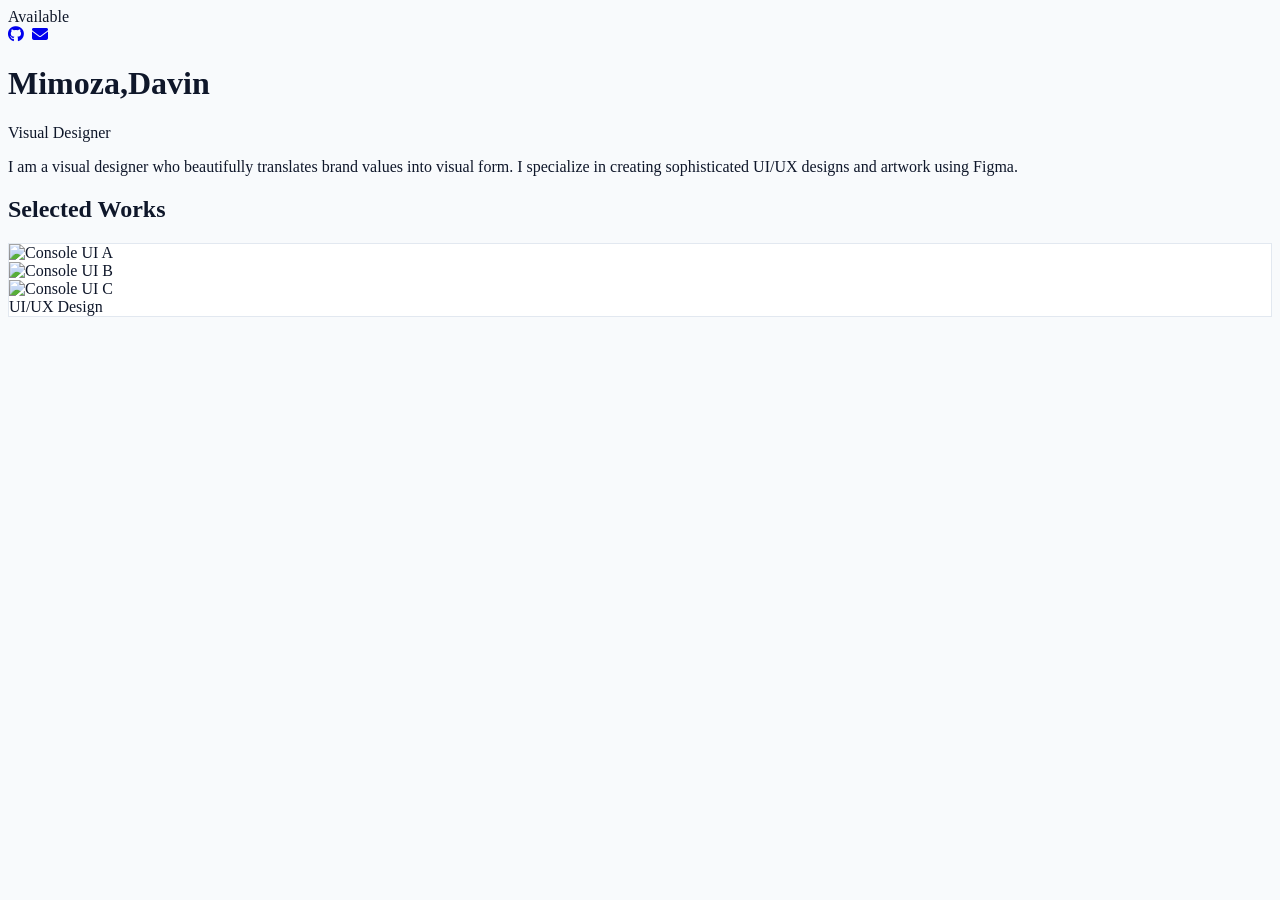
==== sample/index.html @ 1cc1c0b0 "UI/UX Design" ====
<!DOCTYPE html>
<html lang="ja">
<head>
 <meta charset="UTF-8">
 <meta name="viewport" content="width=device-width, initial-scale=1.0">
 <title>Document</title>
 <!-- ==================================================================== -->
 <!-- EXTERNAL LIBRARIES & FONTS                                           -->
 <!-- ==================================================================== -->
 <!-- Tailwind CSS -->
 <script src="https://cdn.tailwindcss.com"></script>
 <!-- Google Fonts: Plus Jakarta Sans -->
 <link rel="preconnect" href="https://fonts.googleapis.com">
 <link rel="preconnect" href="https://fonts.gstatic.com" crossorigin>
 <link href="https://fonts.googleapis.com/css2?family=Plus+Jakarta+Sans:wght@300;400;600;800&display=swap" rel="stylesheet">
 <!-- Font Awesomen Icons -->
 <link rel="stylesheet" href="https://cdnjs.cloudflare.com/ajax/libs/font-awesome/6.4.0/css/all.min.css">
 <!-- CSSファイルを読み込む -->
 <link rel="stylesheet" href="style.css">
 <!-- ==================================================================== -->
 <!-- SCRIPT                                                               -->
 <!-- ==================================================================== -->
 <script>
  tailwind.config = {
   theme: {
    extend: {
     fontFamily: {
      sans: ['"Plus Jakarta Sans"', 'sans-serif'],
     }
    }
   }
  }
 </script>
</head>
<body class="font-sans antialiased min-h-screen flex flex-col justify-between selection:bg-blue-100 selection:text-blue-900">
 <!-- ==================================================================== -->
 <!-- HTML STRUCTURE SECTION(HTMLスケルトン)                                -->
 <!-- ==================================================================== -->

 <!-- Main Content Wrapper -->
 <main class="max-w-4xl mx-auto px-6 py-16 md:py-24 z-10 w-full flex-grow">

  <!-- Header & Hero Section -->
  <header class="mb-16 md:mb-24">
   <div class="flex items-center justify-between mb-8">
    <!-- Brand Signature -->
    <div class="flex items-center gap-2">
     <span class="w-2.5 h-2.5 rounded-full bg-blue-600 animate-pulse"></span>
     <span class="text-xs font-bold tracking-[0.2em] uppercase text-slate-500">Available</span>
    </div>
    <!-- Social links -->
     <div class="flex gap-4 text-slate-400 hover:text-slate-600 text-sm">
      <a href="#" class="hover:text-blue-600 transition-colors" title="Github"><i class="fa-brands fa-github"></i></a>
      <a href="#" class="hover:text-blue-600 transition-colors" title="######"><i class="fa-brands fa-#####"></i></a>
      <a href="#" class="hover:text-blue-600 transition-colors" title="Email"><i class="fa-solid fa-envelope"></i></a>
     </div>
   </div>

   <!-- Main Intro Hook -->
   <h1 class="text-3xl md:text-5xl font-extrabold tracking-tight leading-[1.15] mb-4 text-slate-900">
    Mimoza,Davin
   </h1>
   <p class="text-sm font-bold tracking-[0.2em] text-red-600 uppercase mb-6">
    Visual Designer
   </p>
   <p class="text-slate-500 leading-relaxed max-w-xl text-sm md:text-base">
    I am a visual designer who beautifully translates brand values into visual form. I specialize in creating sophisticated UI/UX designs and artwork using Figma.
   </p>
  </header>

  <!-- Selected Works (3 Items maximum) -->
  <section class="mb-16 md:mb-24">
    <h2 class="text-xs font-bold tracking-[0.2em] uppercase text-slate-400 mb-8 flex items-center gap-2">
      <span>Selected Works</span>
      <span class="h-[1px] bg-slate-200 flex-grow"></span>
    </h2>

    <div class="grid grid-cols-1 md:grid-cols-3 gap-6">
      <!-- Work 1 -->
      <div class="minimal-card rounded-xl p-4 flex flex-col justify-between h-full">
        <div>
          <!-- 自動スクロールカルーセルのコンテナ（相対配置） -->
          <div class="aspect-[4/3] rounded-lg overflow-hidden bg-slate-100 border border-slate-100 mb-4 relative group">
            <!-- スライドを包むインナー。snap機能でスワイプ感も心地よく -->
            <div class="flex w-full h-full overflow-x-auto scroll-smooth snap-x snap-mandatory no-scrollbar" id="carousel-1">
              <div class="w-full h-full shrink-0 snap-start">
                <img src="https://placehold.co/600x450/3b82f6/FFFFFF?text=UI/UX+Console+1" alt="Console UI A" class="w-full h-full object-cover">
              </div>
              <div class="w-full h-full shrink-0 snap-start">
                <img src="https://placehold.co/600x450/1d4ed8/FFFFFF?text=UI/UX+Console+2" alt="Console UI B" class="w-full h-full object-cover">
              </div>
              <div class="w-full h-full shrink-0 snap-start">
                <img src="https://placehold.co/600x450/60a5fa/FFFFFF?text=UI/UX+Console+3" alt="Console UI C" class="w-full h-full object-cover">
              </div>
            </div>
            <!-- インジケータードット。初期状態は最初のドットが w-3 で横長 -->
            <div class="absolute bottom-2.5 left-1/2 -translate-x-1/2 flex items-center gap-1 z-10 bg-slate-950/40 px-2 py-1 rounded-full backdrop-blur-sm pointer-events-none" id="dots-1">
              <span class="w-3 h-1.5 rounded-full bg-white/40 transition-all duration-300"></span>
              <span class="w-1.5 h-1.5 rounded-full bg-white/40 transition-all duration-300"></span>
              <span class="w-1.5 h-1.5 rounded-full bg-white/40 transition-all duration-300"></span>
            </div>
          </div>
          <span class="text-[10px] font-bold text-blue-600 tracking-wider uppercase">UI/UX Design</span>
        </div>
      </div>
    </div>
  </section>
 </main>
 </body>
</html>
---- sample/style.css ----
/*=========================================================*/
/*CSS,STYLE SECTION（スタイル領域）*/
/*=========================================================*/

body {
 background-color: #f8fafc;
 color: #0F172A;
}

.gradient-text {
 background: linear-gradient(135deg, #2563EB 0%, #10B981 100%);
 -webkit-background-clip: text;
 background-clip: text;
 -webkit-text-fill-color: transparent;
}

.minimal-card {
 background: #FFFFFF;
 border: 1px solid #E2E8F0;
 transition: all 0.3s cubic-bezier(0.16, 1, 0.3, 1);
}

.minimal-card:hover {
 transform: translateY(-4px);
 border-color: #2563EB;
 box-shadow: 0 12px 30px -10px rgba(148, 163, 0, 0.25);
}

.no-scrollbar::-webkit-scrollbar {
 display: none;
}
.no-scrollbar {
 -ms-overflow-style: none;
 scrollbar-width: none;
}

.m-btm-20px {
 margin-bottom: 20px;
}
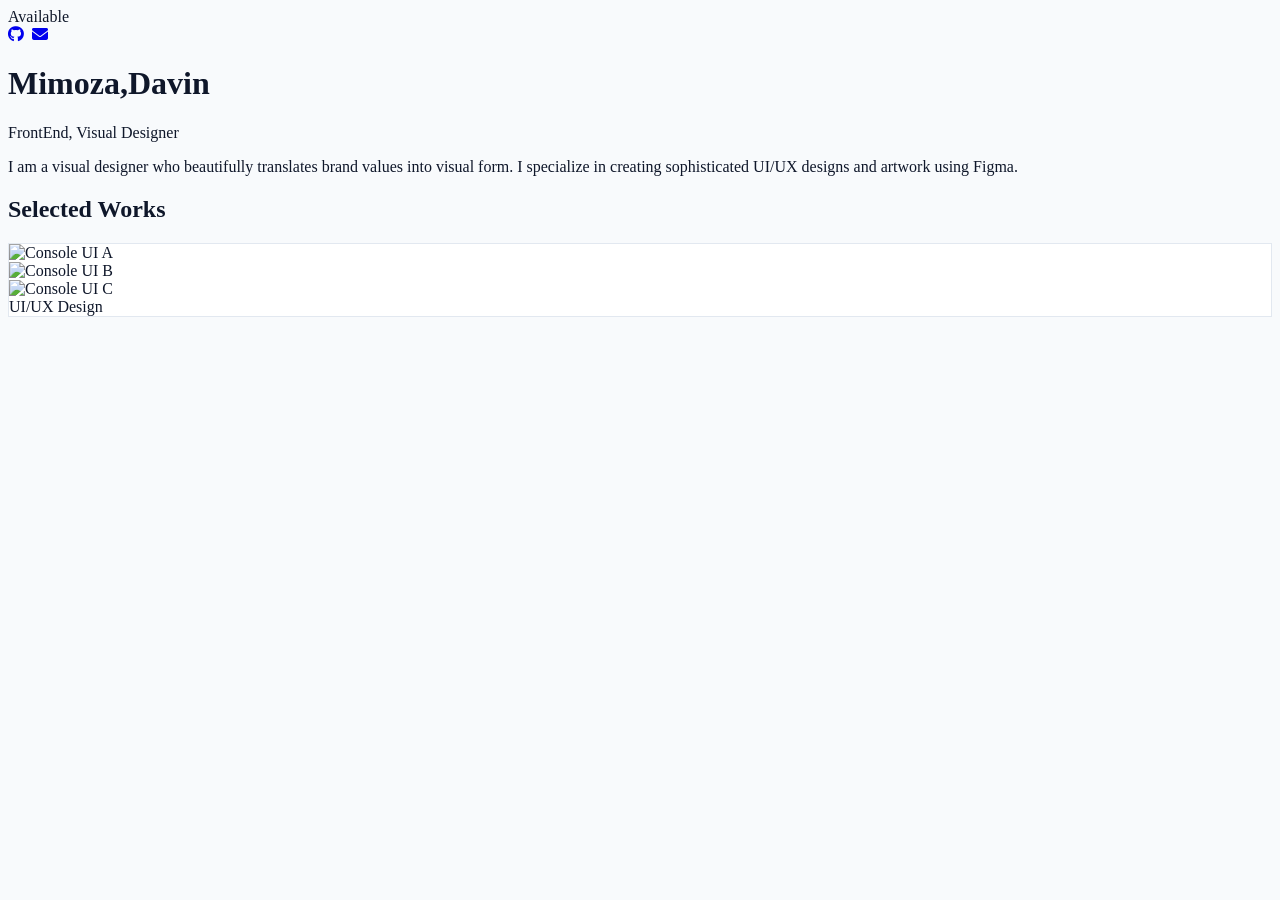
==== commit d04cb9a9: "pタグ修正" ====
--- a/sample/index.html
+++ b/sample/index.html
@@ -3,7 +3,7 @@
 <head>
  <meta charset="UTF-8">
  <meta name="viewport" content="width=device-width, initial-scale=1.0">
- <title>Document</title>
+ <title>AVAILABLE</title>
  <!-- ==================================================================== -->
  <!-- EXTERNAL LIBRARIES & FONTS                                           -->
  <!-- ==================================================================== -->
@@ -61,7 +61,7 @@
     Mimoza,Davin
    </h1>
    <p class="text-sm font-bold tracking-[0.2em] text-red-600 uppercase mb-6">
-    Visual Designer
+    FrontEnd, Visual Designer
    </p>
    <p class="text-slate-500 leading-relaxed max-w-xl text-sm md:text-base">
     I am a visual designer who beautifully translates brand values into visual form. I specialize in creating sophisticated UI/UX designs and artwork using Figma.
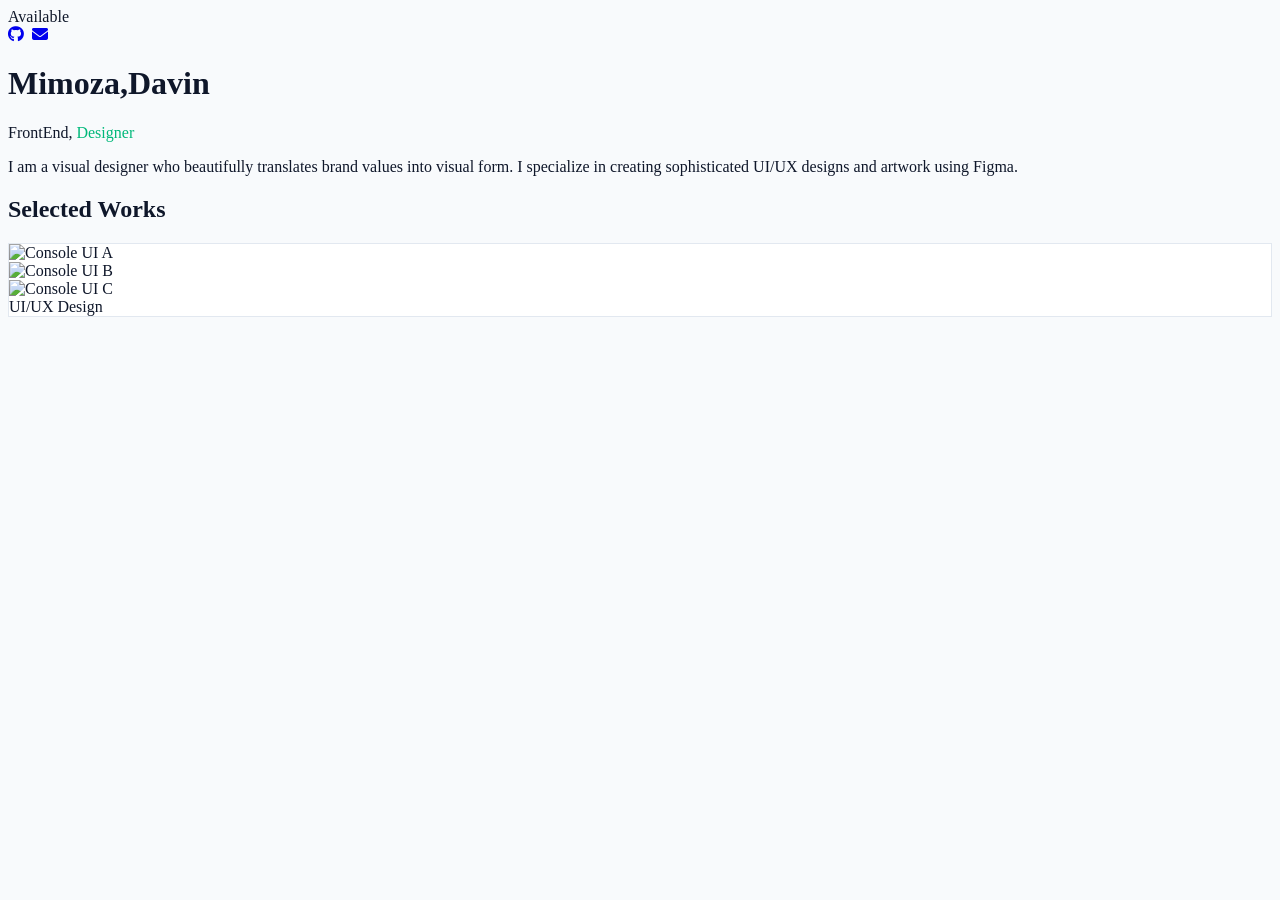
==== commit 74dd0aeb: "スタイルとテキストを追記" ====
--- a/sample/index.html
+++ b/sample/index.html
@@ -61,7 +61,7 @@
     Mimoza,Davin
    </h1>
    <p class="text-sm font-bold tracking-[0.2em] text-red-600 uppercase mb-6">
-    FrontEnd, Visual Designer
+    FrontEnd, <span class="color-yellow">Designer</span>
    </p>
    <p class="text-slate-500 leading-relaxed max-w-xl text-sm md:text-base">
     I am a visual designer who beautifully translates brand values into visual form. I specialize in creating sophisticated UI/UX designs and artwork using Figma.
--- a/sample/style.css
+++ b/sample/style.css
@@ -5,6 +5,10 @@
 body {
  background-color: #f8fafc;
  color: #0F172A;
+}
+
+.color-yellow {
+ color:#00b87a
 }
 
 .gradient-text {
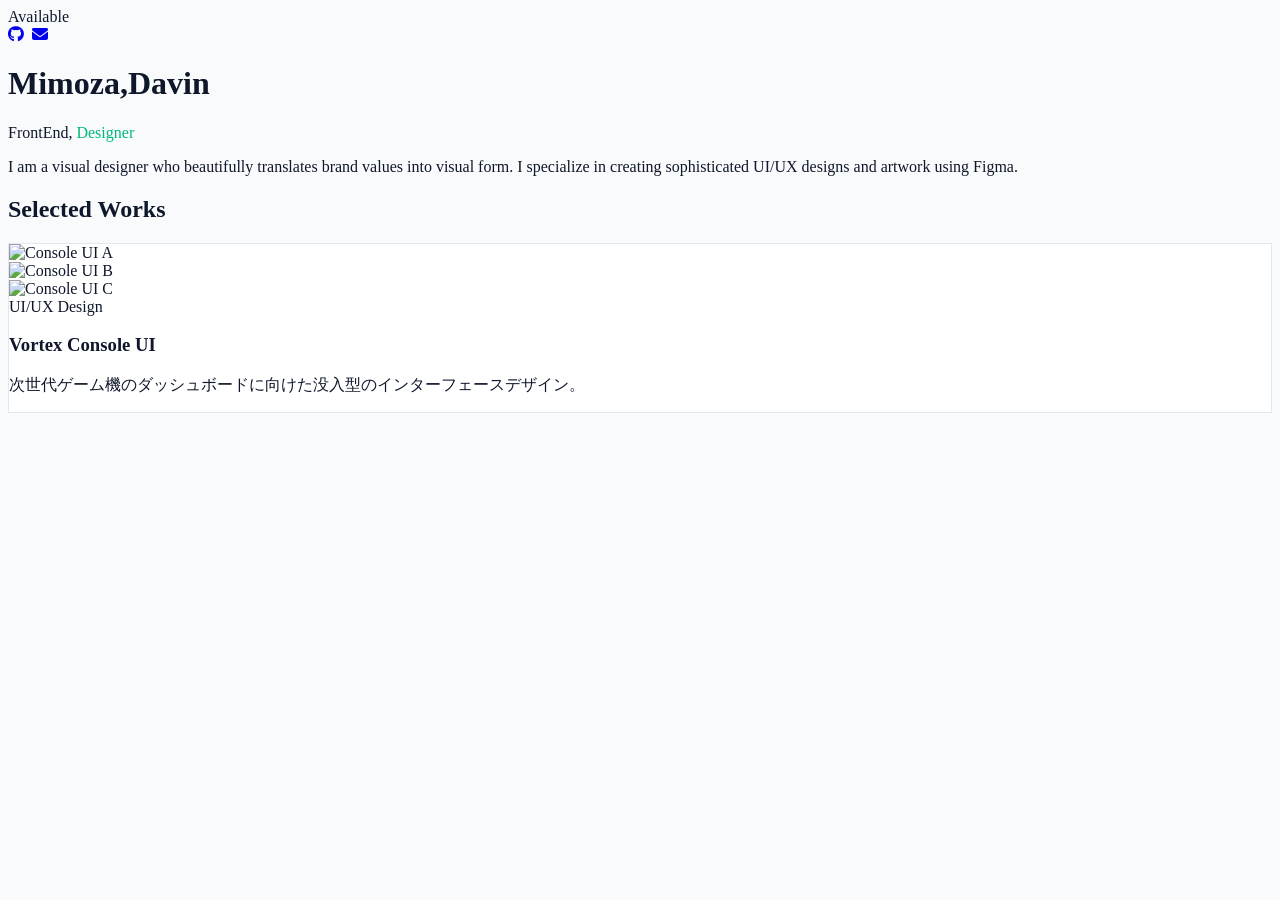
==== commit d2c7eb02: "UIに関する記述とスタイルを追加" ====
--- a/sample/index.html
+++ b/sample/index.html
@@ -101,6 +101,8 @@
             </div>
           </div>
           <span class="text-[10px] font-bold text-blue-600 tracking-wider uppercase">UI/UX Design</span>
+          <h3 class="font-bold text-base text-slate-900 mt-1 mb-2">Vortex Console UI</h3>
+          <p class="text-xs text-slate-500 leading-relaxed font-normal">次世代ゲーム機のダッシュボードに向けた没入型のインターフェースデザイン。</p>
         </div>
       </div>
     </div>
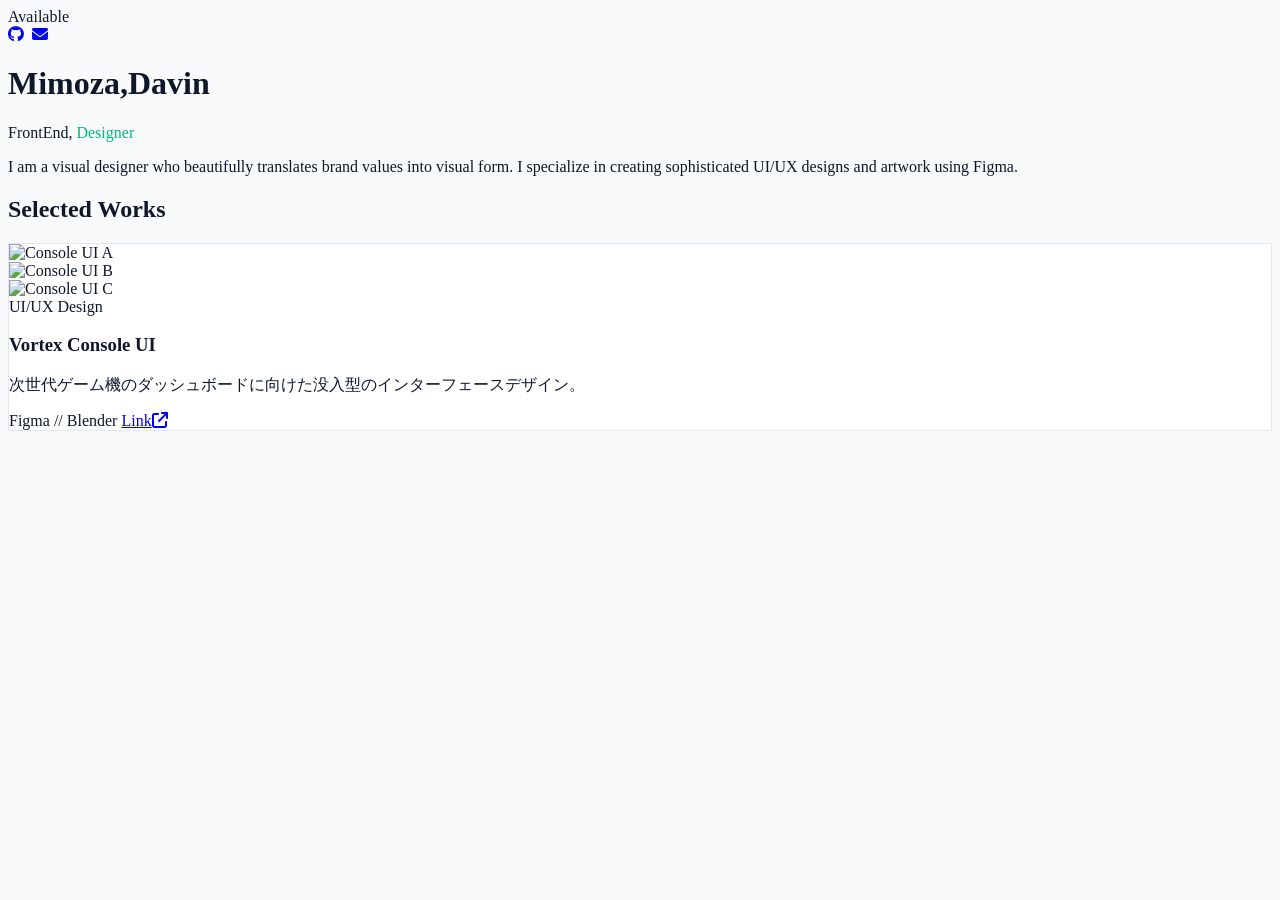
==== commit 967d092e: "worksのところにLinkを追加" ====
--- a/sample/index.html
+++ b/sample/index.html
@@ -104,6 +104,10 @@
           <h3 class="font-bold text-base text-slate-900 mt-1 mb-2">Vortex Console UI</h3>
           <p class="text-xs text-slate-500 leading-relaxed font-normal">次世代ゲーム機のダッシュボードに向けた没入型のインターフェースデザイン。</p>
         </div>
+        <div class="pt-4 mt-4 border-t border-slate-100 flex justify-between items-center text-[10px] text-slate-400 font-semibold">
+          <span>Figma // Blender</span>
+          <a href="#" class="text-blue-600 hover:underline flex items-center gap-1 fontbold">Link<i class="fa-solid fa-arrow-up-right-from-square text-[8px]"></i></a>
+        </div>
       </div>
     </div>
   </section>
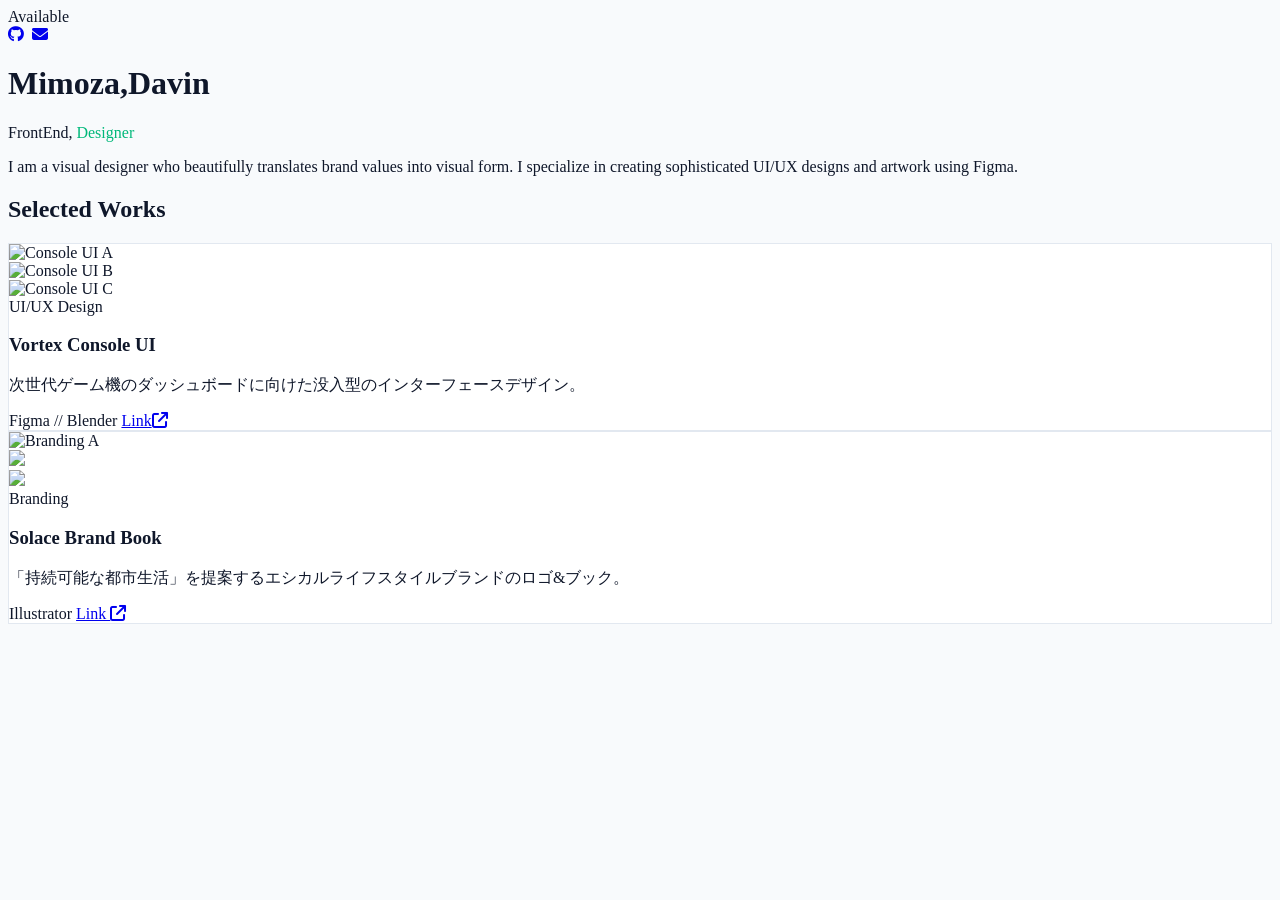
==== commit 7e6fff86: "Work2要素を追加" ====
--- a/sample/index.html
+++ b/sample/index.html
@@ -109,6 +109,35 @@
           <a href="#" class="text-blue-600 hover:underline flex items-center gap-1 fontbold">Link<i class="fa-solid fa-arrow-up-right-from-square text-[8px]"></i></a>
         </div>
       </div>
+
+      <!-- Work2 -->
+      <div class="minimal-card rounded-xl p-4 flex flex-col justify-between h-full">
+        <div>
+          <!-- 自動スクロールカルーセルのコンテナ（相対配置） -->
+          <div class="aspect-[4/3] rounded-lg overflow-hidden bg-slate-100 border border-slate-100 mb-4 relative group">
+            <div class="flex w-full h-full overflow-x-auto scroll-smooth snap-x snap-mandatory no-scrollbar" id="carousel-2">
+              <div class="w-full h-full shrink-0 snap-start">
+                <img src="https://placehold.co/600x450/10b981/FFFFFF?text=Identity+Solace+1" alt="Branding A" class="w-full h-full object-cover">
+              </div>
+              <div class="w-full h-full shrink-0 snap-start">
+                <img src="https://placehold.co/600x450/047857/FFFFFF?text=Branding B" class="w-full h-full object-cover">
+              </div>
+              <div class="w-full h-full shrink-0 snap-start">
+                <img src="https://placehold.co/600x450/34d399/FFFFFF?text=Branding C" class="w-full h-full object-cover">
+              </div>
+            </div>
+          </div>
+          <span class="text-[10px] font-bold text-emerald-600 tracking-wider uppercase">Branding</span>
+          <h3 class="font-bold text-base text-slate-900 mt-1 mb-2">Solace Brand Book</h3>
+          <p class="text-xs text-slate-500 leading-relaxed font-normal">「持続可能な都市生活」を提案するエシカルライフスタイルブランドのロゴ&ブック。</p>
+        </div>
+        <div class="pt-4 mt-4 border-t border-slate-100 flex justify-between items-center text-[10px] text-slate-400 font-semibold">
+          <span>Illustrator</span>
+          <a href="#" class="text-emerald-600 hover:underline flex items-center gap-1 font-bold">Link <i class="fa-solid fa-arrow-up-right-from-square text-[8px]"></i></a>
+        </div>
+      </div>
+
+      <!-- Work3 -->
     </div>
   </section>
  </main>
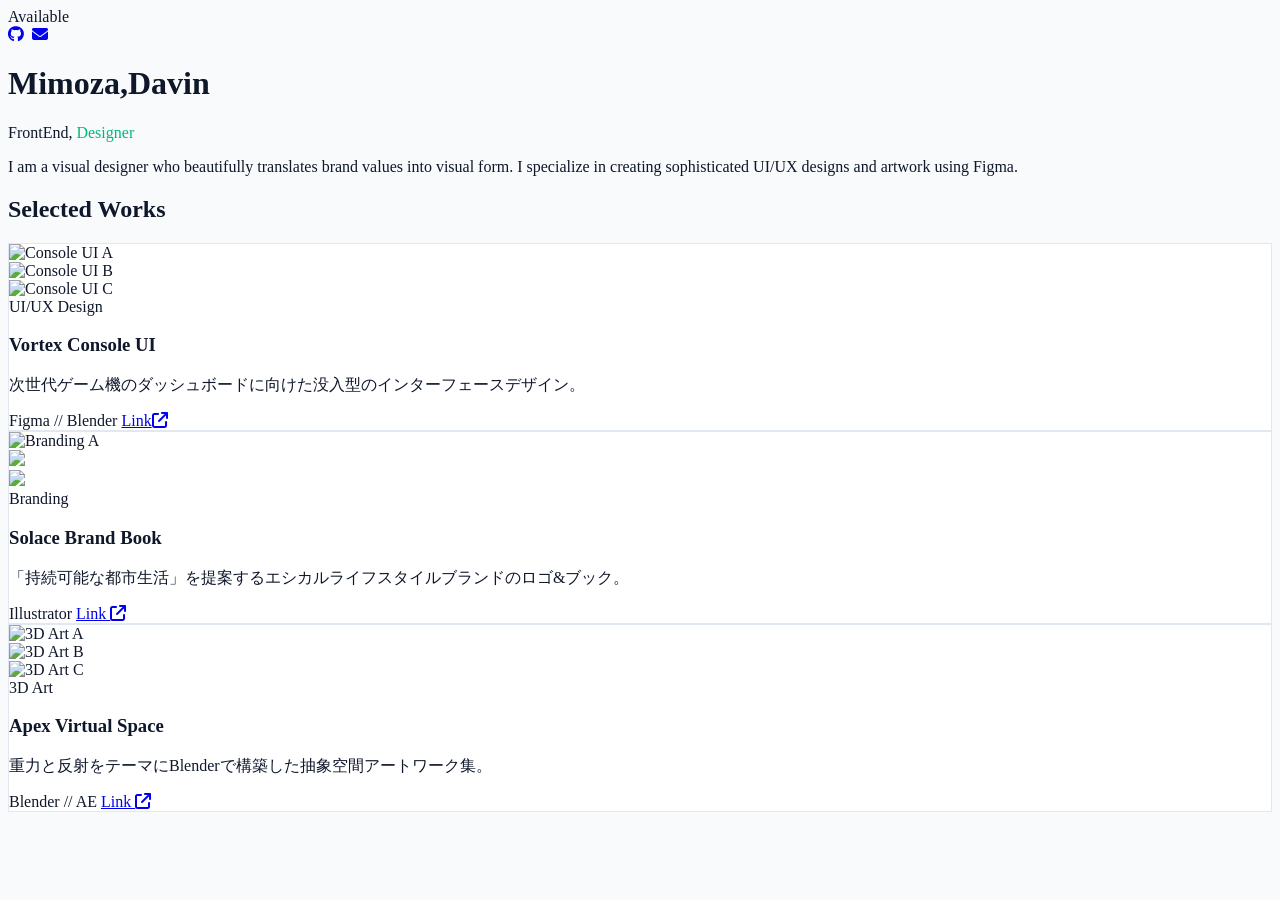
==== commit 28cfcd89: "Work3の外枠を追加" ====
--- a/sample/index.html
+++ b/sample/index.html
@@ -138,6 +138,31 @@
       </div>
 
       <!-- Work3 -->
+      <div class="minimal-card rounded-xl p-4 flex flex-col justify-between h-full">
+        <div>
+          <!-- 自動スクロールカルーセルのコンテナ（相対配置） -->
+          <div class="aspect-[4/3] rounded-lg overflow-hidden bg-slate-100 border border-slate-100 mb-4 relative group">
+            <div class="flex w-full h-full overflow-x-auto scroll-smooth snap-x snap-mandatory no-scrollbar" id="carousel-3">
+              <div class="w-full h-full shrink-0 snap-start">
+                <img src="https://placehold.co/600x450/6366f1/FFFFFF?text=3D+Landscape+1" alt="3D Art A" class="w-full h-full object-cover">
+              </div>
+              <div class="w-full h-full shrink-0 snap-start">
+                <img src="https://placehold.co/600x450/4338ca/FFFFFF?text=3D+Landscape+2" alt="3D Art B" class="w-full h-full object-cover">
+              </div>
+              <div class="w-full h-full shrink-0 snap-start">
+                <img src="https://placehold.co/600x450/818cf8/FFFFFF?text=3D+Landscape+3" alt="3D Art C" class="w-full h-full object-cover">
+              </div>
+            </div>
+          </div>
+          <span class="text-[10px] font-bold text-indigo-600 tracking-wider uppercase">3D Art</span>
+          <h3 class="font-bold text-base text-slate-900 mt-1 mb-2">Apex Virtual Space</h3>
+          <p class="text-xs text-slate-500 leading-relaxed font-normal">重力と反射をテーマにBlenderで構築した抽象空間アートワーク集。</p>
+        </div>
+        <div class="pt-4 mt-4 border-t border-slate-100 flex justify-between items-center text-[10px] text-slate-400 font-semibold">
+          <span>Blender // AE</span>
+          <a href="#" class="text-indigo-600 hover:underline flex items-center gap-1 font-bold">Link <i class="fa-solid fa-arrow-up-right-from-square text-[8px]"></i></a>
+        </div>
+      </div>
     </div>
   </section>
  </main>
